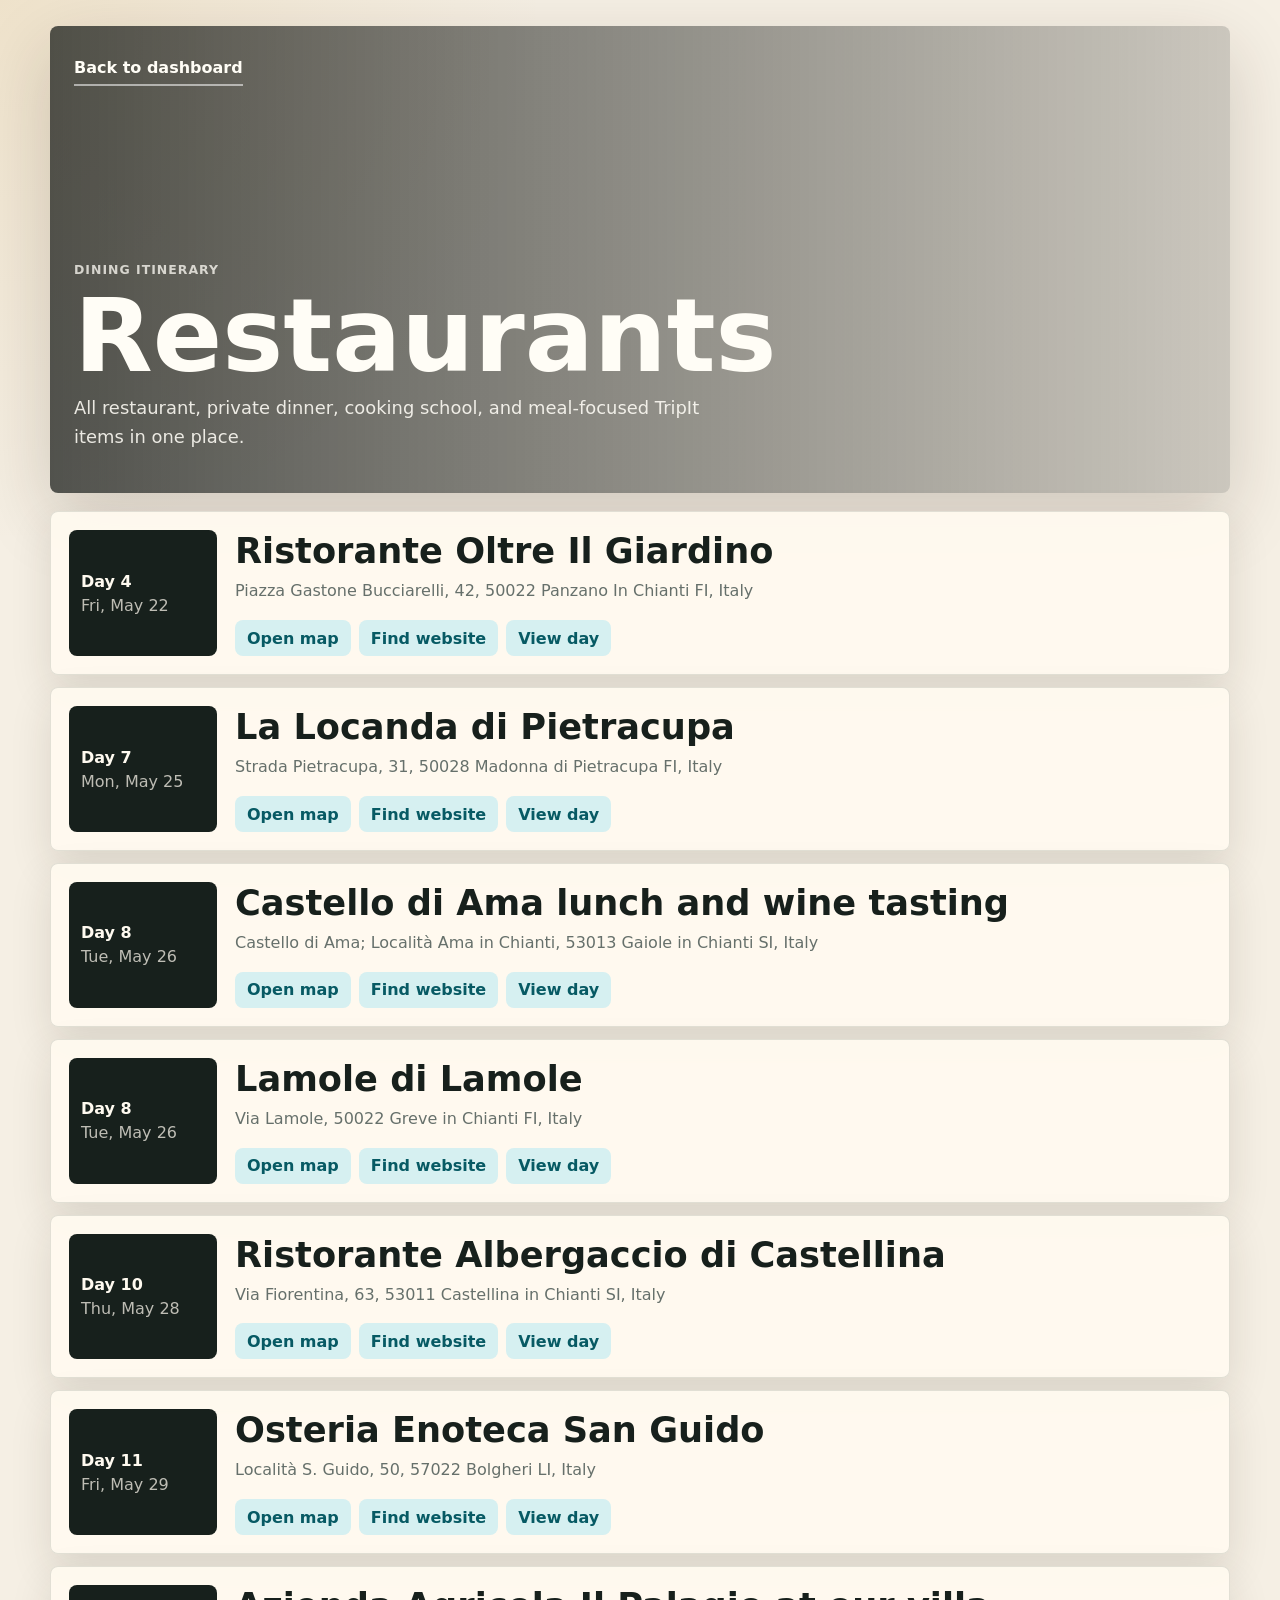
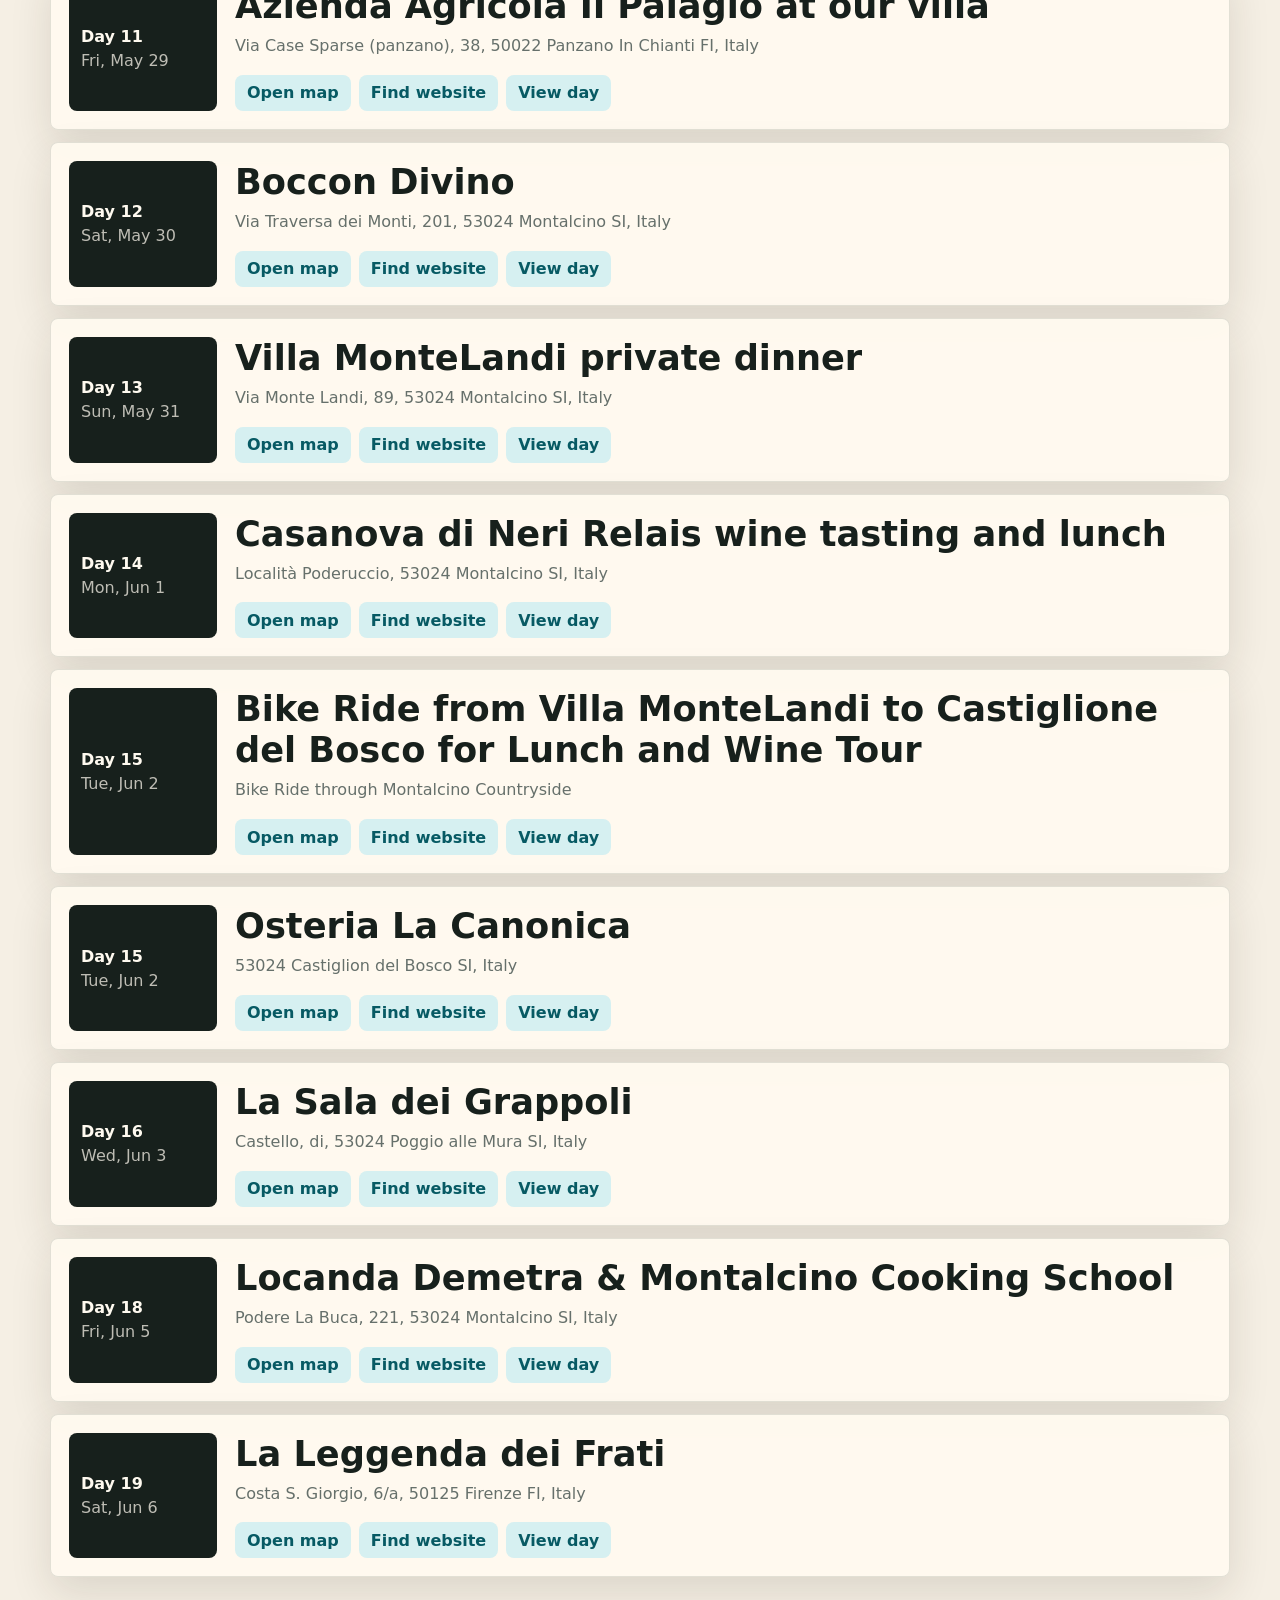
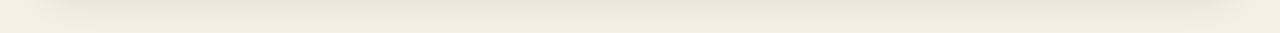
==== restaurants.html @ 43232de7 "Add files via upload Upload travel dashboard" ====
<!doctype html>
<html lang="en">
  <head>
    <meta charset="UTF-8" />
    <meta name="viewport" content="width=device-width, initial-scale=1.0" />
    <title>Italy Restaurants</title>
    <link rel="preconnect" href="https://images.unsplash.com" />
    <link rel="stylesheet" href="./styles.css" />
  </head>
  <body class="rollup-page" data-rollup="restaurants">
    <main class="rollup-shell">
      <header class="rollup-hero restaurants-hero">
        <a class="back-link light" href="./index.html">Back to dashboard</a>
        <div class="eyebrow">Dining itinerary</div>
        <h1>Restaurants</h1>
        <p>All restaurant, private dinner, cooking school, and meal-focused TripIt items in one place.</p>
      </header>
      <section class="rollup-list" id="rollupList" aria-label="Restaurant list"></section>
    </main>
    <script src="./rollups.js"></script>
  </body>
</html>
---- styles.css ----
:root {
  color-scheme: light;
  --ink: #17201c;
  --muted: #66706b;
  --paper: #f8f3e8;
  --panel: rgba(255, 252, 245, 0.92);
  --panel-solid: #fffaf0;
  --line: rgba(23, 32, 28, 0.14);
  --accent: #0b7b8a;
  --accent-strong: #075a64;
  --accent-soft: #d6f0f1;
  --warm: #c14f2c;
  --gold: #c79432;
  --green: #4b7b51;
  --shadow: 0 20px 55px rgba(42, 30, 18, 0.16);
  --hero-image: url("https://images.unsplash.com/photo-1523906834658-6e24ef2386f9?auto=format&fit=crop&w=1800&q=82");
}

body[data-theme="renaissance"] {
  --ink: #231a15;
  --muted: #725f52;
  --paper: #f7ecd8;
  --panel: rgba(255, 248, 235, 0.94);
  --panel-solid: #fff8eb;
  --line: rgba(74, 45, 24, 0.17);
  --accent: #8d2f2a;
  --accent-strong: #6f211e;
  --accent-soft: #f5d7c6;
  --warm: #a35b2b;
  --gold: #b78a2d;
  --green: #58724b;
  --shadow: 0 20px 55px rgba(80, 42, 22, 0.18);
  --hero-image: url("https://images.unsplash.com/photo-1552832230-c0197dd311b5?auto=format&fit=crop&w=1800&q=82");
}

body[data-theme="terra"] {
  --ink: #132827;
  --muted: #5f6f6d;
  --paper: #eef4ef;
  --panel: rgba(252, 255, 249, 0.93);
  --panel-solid: #fcfff9;
  --line: rgba(19, 40, 39, 0.14);
  --accent: #226d68;
  --accent-strong: #164d49;
  --accent-soft: #d8ebe3;
  --warm: #b76b42;
  --gold: #c4a347;
  --green: #3f7b63;
  --shadow: 0 20px 55px rgba(23, 48, 44, 0.15);
  --hero-image: url("https://images.unsplash.com/photo-1516483638261-f4dbaf036963?auto=format&fit=crop&w=1800&q=82");
}

* {
  box-sizing: border-box;
}

html {
  scroll-behavior: smooth;
}

body {
  margin: 0;
  min-height: 100vh;
  background:
    radial-gradient(circle at top left, rgba(199, 148, 50, 0.16), transparent 34rem),
    linear-gradient(120deg, color-mix(in srgb, var(--paper), white 22%), var(--paper));
  color: var(--ink);
  font-family:
    Inter, ui-sans-serif, system-ui, -apple-system, BlinkMacSystemFont, "Segoe UI", sans-serif;
  letter-spacing: 0;
}

a {
  color: inherit;
  text-decoration: none;
}

button,
input,
select {
  font: inherit;
}

.app-shell {
  display: grid;
  grid-template-columns: minmax(250px, 300px) minmax(0, 1fr);
  min-height: 100vh;
}

.side-panel {
  position: sticky;
  top: 0;
  height: 100vh;
  overflow-y: auto;
  padding: 24px 18px;
  border-right: 1px solid var(--line);
  background: color-mix(in srgb, var(--panel-solid), white 34%);
  backdrop-filter: blur(18px);
}

.brand {
  display: flex;
  align-items: center;
  gap: 12px;
  margin-bottom: 24px;
}

.brand-mark {
  display: grid;
  place-items: center;
  width: 42px;
  height: 42px;
  border-radius: 8px;
  background: var(--ink);
  color: var(--panel-solid);
  font-weight: 800;
}

.brand strong,
.brand small {
  display: block;
}

.brand small {
  margin-top: 2px;
  color: var(--muted);
}

.panel-section {
  padding: 18px 0;
  border-top: 1px solid var(--line);
}

.section-label {
  margin-bottom: 12px;
  color: var(--muted);
  font-size: 0.72rem;
  font-weight: 800;
  letter-spacing: 0.08em;
  text-transform: uppercase;
}

.theme-grid {
  display: grid;
  gap: 8px;
}

.theme-choice,
.day-button {
  width: 100%;
  border: 1px solid var(--line);
  border-radius: 8px;
  background: rgba(255, 255, 255, 0.48);
  color: var(--ink);
  cursor: pointer;
  text-align: left;
  transition:
    transform 160ms ease,
    border-color 160ms ease,
    background 160ms ease;
}

.theme-choice {
  display: flex;
  align-items: center;
  gap: 9px;
  padding: 10px;
  font-weight: 750;
}

.theme-choice:hover,
.day-button:hover,
.theme-choice.active,
.day-button.active {
  transform: translateY(-1px);
  border-color: color-mix(in srgb, var(--accent), white 15%);
  background: color-mix(in srgb, var(--accent-soft), white 42%);
}

.theme-swatch {
  width: 18px;
  height: 18px;
  border-radius: 999px;
  border: 1px solid rgba(0, 0, 0, 0.12);
}

.theme-swatch.amalfi {
  background: conic-gradient(from 20deg, #075a64, #d6f0f1, #c79432, #c14f2c, #075a64);
}

.theme-swatch.renaissance {
  background: conic-gradient(from 20deg, #6f211e, #f5d7c6, #b78a2d, #58724b, #6f211e);
}

.theme-swatch.terra {
  background: conic-gradient(from 20deg, #164d49, #d8ebe3, #b76b42, #3f7b63, #164d49);
}

.day-nav {
  display: grid;
  gap: 9px;
}

.day-button {
  display: grid;
  grid-template-columns: 54px minmax(0, 1fr);
  gap: 10px;
  align-items: center;
  padding: 10px;
}

.day-number {
  display: grid;
  place-items: center;
  min-width: 44px;
  height: 44px;
  border-radius: 8px;
  background: var(--ink);
  color: var(--panel-solid);
  font-weight: 850;
}

.day-button strong,
.day-button span {
  display: block;
}

.day-button .day-number {
  display: grid;
}

.day-button span {
  margin-top: 2px;
  overflow: hidden;
  color: var(--muted);
  font-size: 0.82rem;
  text-overflow: ellipsis;
  white-space: nowrap;
}

.main-stage {
  min-width: 0;
  padding-bottom: 48px;
}

.trip-hero {
  position: relative;
  display: grid;
  align-items: end;
  min-height: min(650px, 86vh);
  overflow: hidden;
  border-bottom: 1px solid var(--line);
}

.hero-media {
  position: absolute;
  inset: 0;
  background-image:
    linear-gradient(90deg, rgba(10, 15, 13, 0.76), rgba(10, 15, 13, 0.22) 52%, rgba(10, 15, 13, 0.08)),
    var(--hero-image);
  background-position: center;
  background-size: cover;
  transform: scale(1.02);
}

.hero-content {
  position: relative;
  width: min(930px, calc(100% - 48px));
  margin: 0 auto 56px;
  color: #fffdf6;
}

.eyebrow {
  margin-bottom: 13px;
  color: rgba(255, 253, 246, 0.76);
  font-size: 0.78rem;
  font-weight: 850;
  letter-spacing: 0.08em;
  text-transform: uppercase;
}

h1,
h2,
h3,
p {
  margin-top: 0;
}

h1 {
  max-width: 760px;
  margin-bottom: 14px;
  font-size: clamp(3rem, 8vw, 7.2rem);
  line-height: 0.9;
}

.hero-content p {
  max-width: 650px;
  color: rgba(255, 253, 246, 0.86);
  font-size: clamp(1rem, 2vw, 1.25rem);
  line-height: 1.6;
}

.hero-actions {
  display: flex;
  flex-wrap: wrap;
  gap: 12px;
  margin-top: 24px;
}

.primary-action,
.secondary-action,
.map-link,
.website-link {
  display: inline-flex;
  align-items: center;
  justify-content: center;
  min-height: 42px;
  border-radius: 8px;
  font-weight: 800;
}

.primary-action {
  padding: 0 18px;
  background: #fffdf6;
  color: #17201c;
}

.secondary-action {
  padding: 0 18px;
  border: 1px solid rgba(255, 255, 255, 0.54);
  color: #fffdf6;
}

.overview-band,
.privacy-band,
.content-grid {
  width: min(1180px, calc(100% - 48px));
  margin: 28px auto 0;
}

.overview-band {
  display: grid;
  grid-template-columns: repeat(4, minmax(0, 1fr));
  gap: 12px;
}

.metric-card,
.day-summary,
.route-card,
.activity-card,
.consultant-note,
.import-card {
  border: 1px solid var(--line);
  border-radius: 8px;
  background: var(--panel);
  box-shadow: var(--shadow);
}

.metric-card {
  padding: 18px;
}

.metric-card strong {
  display: block;
  margin-bottom: 5px;
  font-size: 1.65rem;
}

.metric-card span {
  color: var(--muted);
  font-size: 0.92rem;
}

.privacy-band {
  display: grid;
  grid-template-columns: minmax(0, 1fr) auto;
  gap: 14px;
  align-items: center;
  padding: 16px 18px;
  border: 1px solid var(--line);
  border-radius: 8px;
  background: var(--panel);
  box-shadow: var(--shadow);
}

.privacy-band strong,
.privacy-band span {
  display: block;
}

.privacy-band span,
.passkey-status {
  color: var(--muted);
  font-size: 0.92rem;
}

.passkey-form {
  display: flex;
  gap: 8px;
}

.passkey-form input {
  width: 112px;
  min-height: 40px;
  border: 1px solid var(--line);
  border-radius: 8px;
  padding: 0 10px;
  background: rgba(255, 255, 255, 0.68);
  color: var(--ink);
}

.passkey-form button {
  min-height: 40px;
  border: 0;
  border-radius: 8px;
  padding: 0 14px;
  background: var(--ink);
  color: var(--panel-solid);
  cursor: pointer;
  font-weight: 850;
}

.passkey-status {
  grid-column: 1 / -1;
  margin: -4px 0 0;
}

[data-private] {
  display: none;
}

.private-unlocked [data-private] {
  display: revert;
}

.content-grid {
  display: grid;
  grid-template-columns: minmax(0, 1.25fr) minmax(320px, 0.75fr);
  gap: 18px;
  align-items: start;
}

.day-summary {
  overflow: hidden;
}

.day-topper {
  min-height: 250px;
  padding: 24px;
  background:
    linear-gradient(180deg, rgba(0, 0, 0, 0.04), rgba(0, 0, 0, 0.52)),
    var(--day-image);
  background-position: center;
  background-size: cover;
  color: #fffdf6;
}

.day-topper h2 {
  max-width: 760px;
  margin: 80px 0 10px;
  font-size: clamp(2rem, 5vw, 4.8rem);
  line-height: 0.96;
}

.day-meta {
  display: flex;
  flex-wrap: wrap;
  gap: 8px;
}

.pill {
  display: inline-flex;
  min-height: 30px;
  align-items: center;
  border-radius: 999px;
  padding: 0 11px;
  background: rgba(255, 255, 255, 0.18);
  color: inherit;
  font-size: 0.83rem;
  font-weight: 800;
}

.day-body {
  padding: 22px;
}

.day-body p {
  color: var(--muted);
  line-height: 1.65;
}

.timeline {
  display: grid;
  gap: 12px;
  margin-top: 18px;
}

.timeline-item {
  display: grid;
  grid-template-columns: 76px minmax(0, 1fr);
  gap: 12px;
  padding-bottom: 12px;
  border-bottom: 1px solid var(--line);
}

.timeline-item:last-child {
  padding-bottom: 0;
  border-bottom: 0;
}

.time {
  color: var(--accent-strong);
  font-size: 0.86rem;
  font-weight: 850;
}

.timeline-item strong {
  display: block;
  margin-bottom: 4px;
}

.timeline-item span {
  color: var(--muted);
  line-height: 1.5;
}

.side-stack {
  display: grid;
  gap: 18px;
}

.route-card,
.activity-card,
.consultant-note,
.import-card {
  padding: 18px;
}

.route-card h3,
.activity-card h3,
.consultant-note h3,
.import-card h3 {
  margin-bottom: 10px;
  font-size: 1.04rem;
}

.route-map {
  width: 100%;
  aspect-ratio: 1.35;
  margin: 10px 0 14px;
  border: 1px solid var(--line);
  border-radius: 8px;
  background:
    linear-gradient(135deg, rgba(255, 255, 255, 0.72), rgba(255, 255, 255, 0.22)),
    color-mix(in srgb, var(--accent-soft), white 38%);
}

.route-line {
  fill: none;
  stroke: var(--accent);
  stroke-dasharray: 7 8;
  stroke-linecap: round;
  stroke-width: 5;
}

.route-dot {
  fill: var(--warm);
  stroke: var(--panel-solid);
  stroke-width: 4;
}

.route-label {
  fill: var(--ink);
  font-size: 13px;
  font-weight: 800;
}

.route-stats {
  display: grid;
  grid-template-columns: repeat(3, 1fr);
  gap: 8px;
  margin-bottom: 12px;
}

.route-stats div {
  min-width: 0;
  padding: 10px;
  border-radius: 8px;
  background: rgba(255, 255, 255, 0.55);
}

.route-stats strong,
.route-stats span {
  display: block;
}

.route-stats span {
  margin-top: 2px;
  color: var(--muted);
  font-size: 0.76rem;
}

.map-link {
  width: 100%;
  background: var(--ink);
  color: var(--panel-solid);
}

.activity-list {
  display: grid;
  gap: 10px;
}

.activity {
  padding: 12px;
  border: 1px solid var(--line);
  border-radius: 8px;
  background: rgba(255, 255, 255, 0.48);
}

.activity strong,
.activity span {
  display: block;
}

.activity span {
  margin: 4px 0 10px;
  color: var(--muted);
  line-height: 1.45;
}

.website-link {
  min-height: 34px;
  padding: 0 11px;
  background: var(--accent-soft);
  color: var(--accent-strong);
  font-size: 0.84rem;
}

.consultant-note {
  border-left: 5px solid var(--gold);
}

.consultant-note p,
.import-card p {
  color: var(--muted);
  line-height: 1.58;
}

.import-card code {
  border-radius: 6px;
  padding: 2px 5px;
  background: rgba(0, 0, 0, 0.06);
}

@media (max-width: 980px) {
  .app-shell {
    grid-template-columns: 1fr;
  }

  .side-panel {
    position: static;
    height: auto;
    padding: 16px;
  }

  .day-nav {
    grid-template-columns: repeat(2, minmax(0, 1fr));
  }

  .overview-band,
  .privacy-band,
  .content-grid {
    width: min(100% - 28px, 780px);
  }

  .overview-band {
    grid-template-columns: repeat(2, minmax(0, 1fr));
  }

  .content-grid {
    grid-template-columns: 1fr;
  }

  .privacy-band {
    grid-template-columns: 1fr;
  }

  .passkey-form {
    width: 100%;
  }

  .passkey-form input {
    flex: 1;
    width: auto;
  }
}

.samples-page {
  background: #f4efe5;
}

.samples-shell {
  width: min(1220px, calc(100% - 36px));
  margin: 0 auto;
  padding: 42px 0 56px;
}

.samples-header {
  max-width: 760px;
  margin-bottom: 28px;
}

.back-link {
  display: inline-flex;
  align-items: center;
  min-height: 36px;
  margin-bottom: 26px;
  border-bottom: 2px solid rgba(23, 32, 28, 0.24);
  color: #17201c;
  font-weight: 850;
}

.samples-header .eyebrow {
  color: #7a674f;
}

.samples-header h1 {
  margin-bottom: 16px;
  color: #17201c;
  font-size: clamp(3rem, 7vw, 6.4rem);
}

.samples-header p {
  max-width: 690px;
  color: #635d54;
  font-size: 1.12rem;
  line-height: 1.6;
}

.sample-grid {
  display: grid;
  grid-template-columns: repeat(3, minmax(0, 1fr));
  gap: 18px;
}

.sample-card {
  display: grid;
  grid-template-rows: 260px 1fr;
  min-height: 620px;
  overflow: hidden;
  border: 1px solid rgba(23, 32, 28, 0.12);
  border-radius: 8px;
  background: #fffaf0;
  box-shadow: 0 20px 55px rgba(43, 30, 18, 0.15);
}

.sample-image {
  background-position: center;
  background-size: cover;
}

.sample-luxury {
  background: #fff8ea;
  color: #17201c;
}

.sample-luxury .sample-image {
  background-image:
    linear-gradient(180deg, transparent, rgba(0, 0, 0, 0.28)),
    url("https://images.unsplash.com/photo-1506377247377-2a5b3b417ebb?auto=format&fit=crop&w=1100&q=82");
}

.sample-modern {
  background: #fcfff9;
  color: #132827;
}

.sample-modern .sample-image {
  background-image:
    linear-gradient(180deg, transparent, rgba(19, 40, 39, 0.2)),
    url("https://images.unsplash.com/photo-1516483638261-f4dbaf036963?auto=format&fit=crop&w=1100&q=82");
}

.sample-classic {
  background: #fff2dc;
  color: #231a15;
}

.sample-classic .sample-image {
  background-image:
    linear-gradient(180deg, transparent, rgba(62, 29, 18, 0.24)),
    url("https://images.unsplash.com/photo-1552832230-c0197dd311b5?auto=format&fit=crop&w=1100&q=82");
}

.sample-content {
  display: flex;
  min-width: 0;
  flex-direction: column;
  padding: 24px;
}

.sample-kicker {
  margin-bottom: 14px;
  color: #816e56;
  font-size: 0.74rem;
  font-weight: 900;
  letter-spacing: 0.08em;
  text-transform: uppercase;
}

.sample-content h2 {
  margin-bottom: 12px;
  font-size: clamp(2rem, 4vw, 3.2rem);
  line-height: 0.96;
}

.sample-content p {
  color: currentColor;
  line-height: 1.58;
  opacity: 0.74;
}

.sample-mini {
  margin-top: auto;
  margin-bottom: 18px;
  padding: 16px;
  border: 1px solid rgba(23, 32, 28, 0.12);
  border-radius: 8px;
  background: rgba(255, 255, 255, 0.52);
}

.sample-mini span,
.sample-mini strong,
.sample-mini small {
  display: block;
}

.sample-mini span {
  margin-bottom: 7px;
  color: #7a674f;
  font-weight: 850;
}

.sample-mini strong {
  margin-bottom: 5px;
  font-size: 1.12rem;
}

.sample-mini small {
  color: #635d54;
  font-size: 0.9rem;
}

.sample-button {
  display: inline-flex;
  min-height: 44px;
  align-items: center;
  justify-content: center;
  border-radius: 8px;
  background: #17201c;
  color: #fffaf0;
  font-weight: 850;
}

.sample-modern .sample-button {
  background: #164d49;
}

.sample-classic .sample-button {
  background: #6f211e;
}

.rollup-page {
  background:
    radial-gradient(circle at top left, rgba(199, 148, 50, 0.14), transparent 34rem),
    #f5efe4;
}

.rollup-shell {
  width: min(1180px, calc(100% - 36px));
  margin: 0 auto;
  padding: 26px 0 56px;
}

.rollup-hero {
  min-height: 430px;
  border-radius: 8px;
  padding: 24px;
  color: #fffdf6;
  background-position: center;
  background-size: cover;
  box-shadow: 0 24px 70px rgba(43, 30, 18, 0.18);
}

.restaurants-hero {
  background-image:
    linear-gradient(90deg, rgba(12, 16, 14, 0.7), rgba(12, 16, 14, 0.18)),
    url("https://images.unsplash.com/photo-1555396273-367ea4eb4db5?auto=format&fit=crop&w=1700&q=82");
}

.wineries-hero {
  background-image:
    linear-gradient(90deg, rgba(12, 16, 14, 0.72), rgba(12, 16, 14, 0.2)),
    url("https://images.unsplash.com/photo-1506377247377-2a5b3b417ebb?auto=format&fit=crop&w=1700&q=82");
}

.back-link.light {
  border-bottom-color: rgba(255, 255, 255, 0.54);
  color: #fffdf6;
}

.rollup-hero .eyebrow {
  margin-top: 150px;
}

.rollup-hero h1 {
  margin-bottom: 12px;
  font-size: clamp(3.2rem, 8vw, 7.2rem);
}

.rollup-hero p {
  max-width: 640px;
  color: rgba(255, 253, 246, 0.88);
  font-size: 1.12rem;
  line-height: 1.6;
}

.rollup-list {
  display: grid;
  gap: 12px;
  margin-top: 18px;
}

.rollup-card {
  display: grid;
  grid-template-columns: 148px minmax(0, 1fr);
  gap: 18px;
  padding: 18px;
  border: 1px solid rgba(23, 32, 28, 0.12);
  border-radius: 8px;
  background: rgba(255, 250, 240, 0.94);
  box-shadow: 0 16px 42px rgba(43, 30, 18, 0.12);
}

.rollup-date {
  display: grid;
  align-content: center;
  min-height: 92px;
  border-radius: 8px;
  padding: 12px;
  background: #17201c;
  color: #fffaf0;
}

.rollup-date strong,
.rollup-date span {
  display: block;
}

.rollup-date span {
  margin-top: 5px;
  color: rgba(255, 250, 240, 0.72);
}

.rollup-card h2 {
  margin-bottom: 8px;
  font-size: clamp(1.35rem, 3vw, 2.2rem);
}

.rollup-card p {
  color: #66706b;
  line-height: 1.55;
}

.rollup-actions {
  display: flex;
  flex-wrap: wrap;
  gap: 8px;
  margin-top: 12px;
}

.rollup-actions a {
  display: inline-flex;
  min-height: 36px;
  align-items: center;
  justify-content: center;
  border-radius: 8px;
  padding: 0 12px;
  background: #d6f0f1;
  color: #075a64;
  font-weight: 850;
}

@media (max-width: 980px) {
  .sample-grid {
    grid-template-columns: 1fr;
  }

  .sample-card {
    min-height: 0;
  }
}

@media (max-width: 640px) {
  .day-nav,
  .overview-band {
    grid-template-columns: 1fr;
  }

  .hero-content {
    width: calc(100% - 30px);
    margin-bottom: 34px;
  }

  .trip-hero {
    min-height: 620px;
  }

  .day-topper {
    min-height: 230px;
    padding: 18px;
  }

  .day-body {
    padding: 16px;
  }

  .timeline-item {
    grid-template-columns: 1fr;
    gap: 4px;
  }

  .route-stats {
    grid-template-columns: 1fr;
  }

  .rollup-shell {
    width: min(100% - 28px, 780px);
  }

  .rollup-hero {
    min-height: 520px;
    padding: 18px;
  }

  .rollup-card {
    grid-template-columns: 1fr;
  }

  .rollup-date {
    min-height: 0;
  }
}
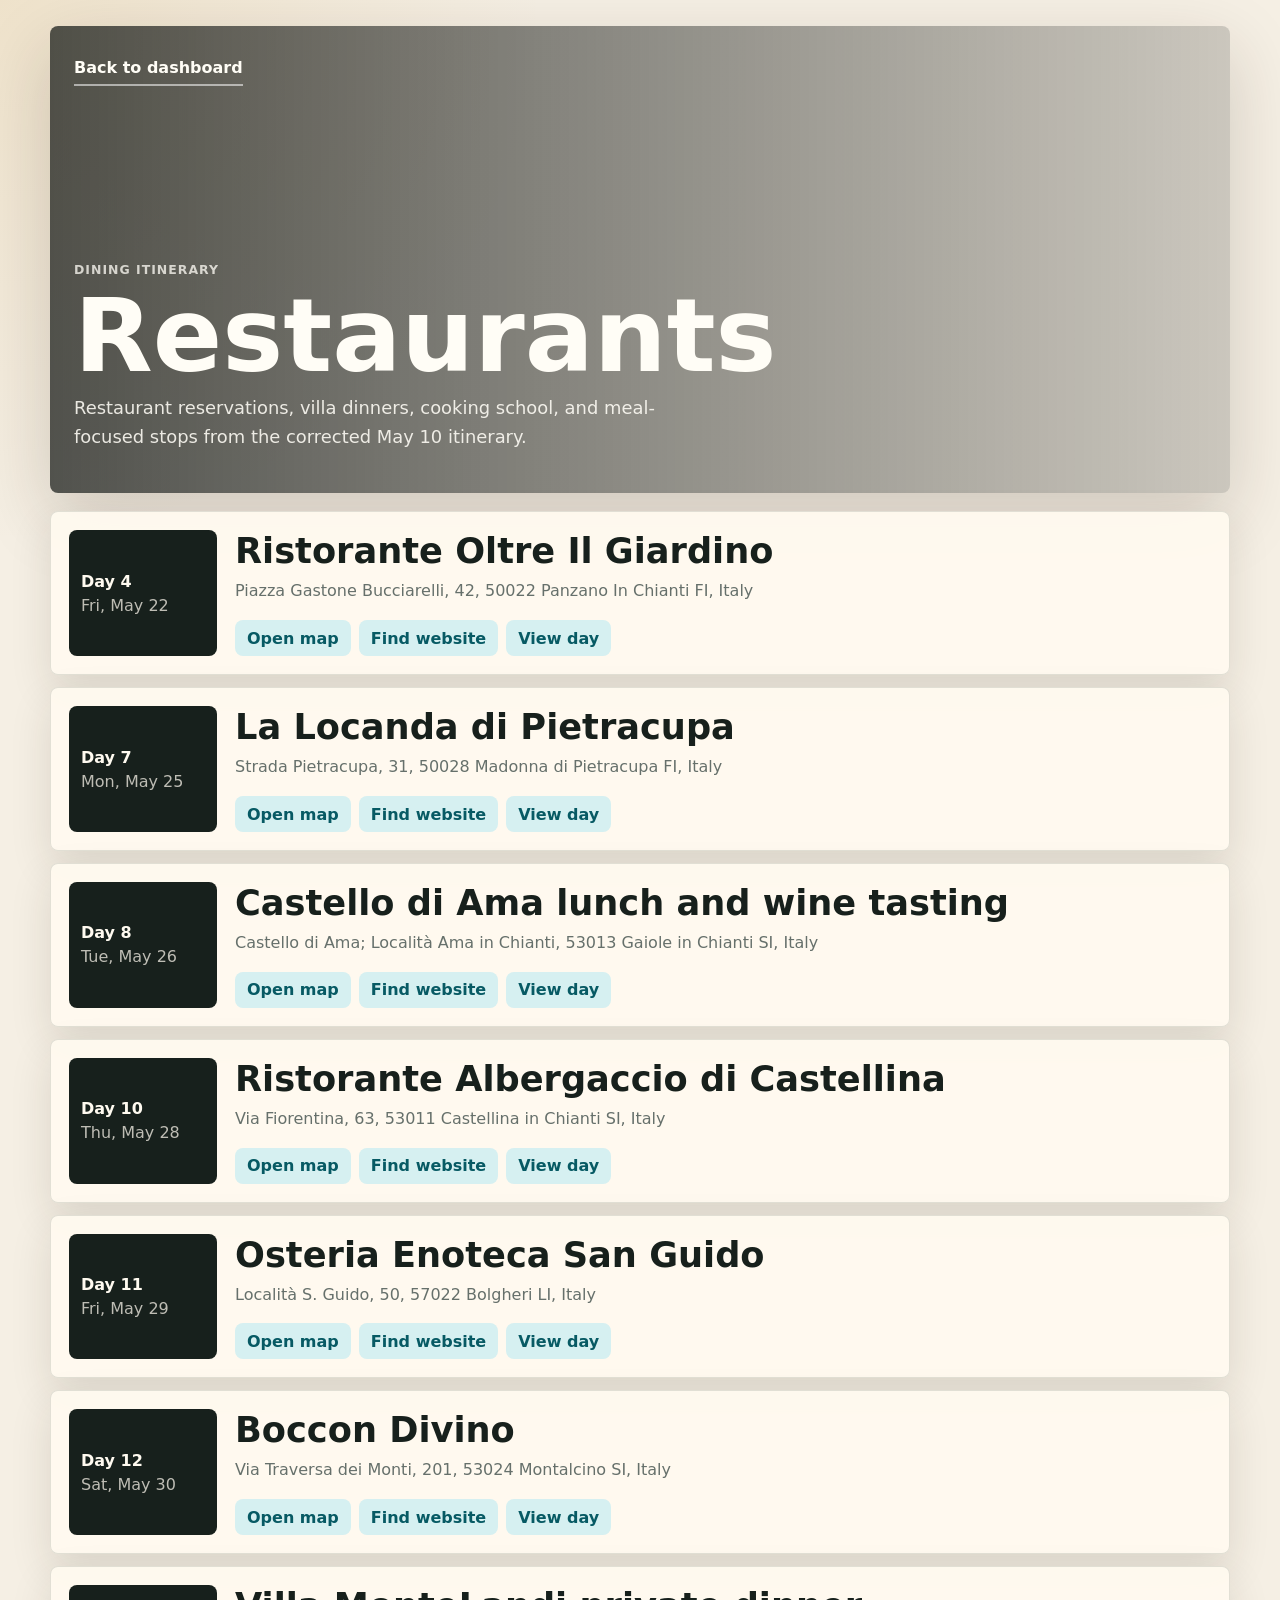
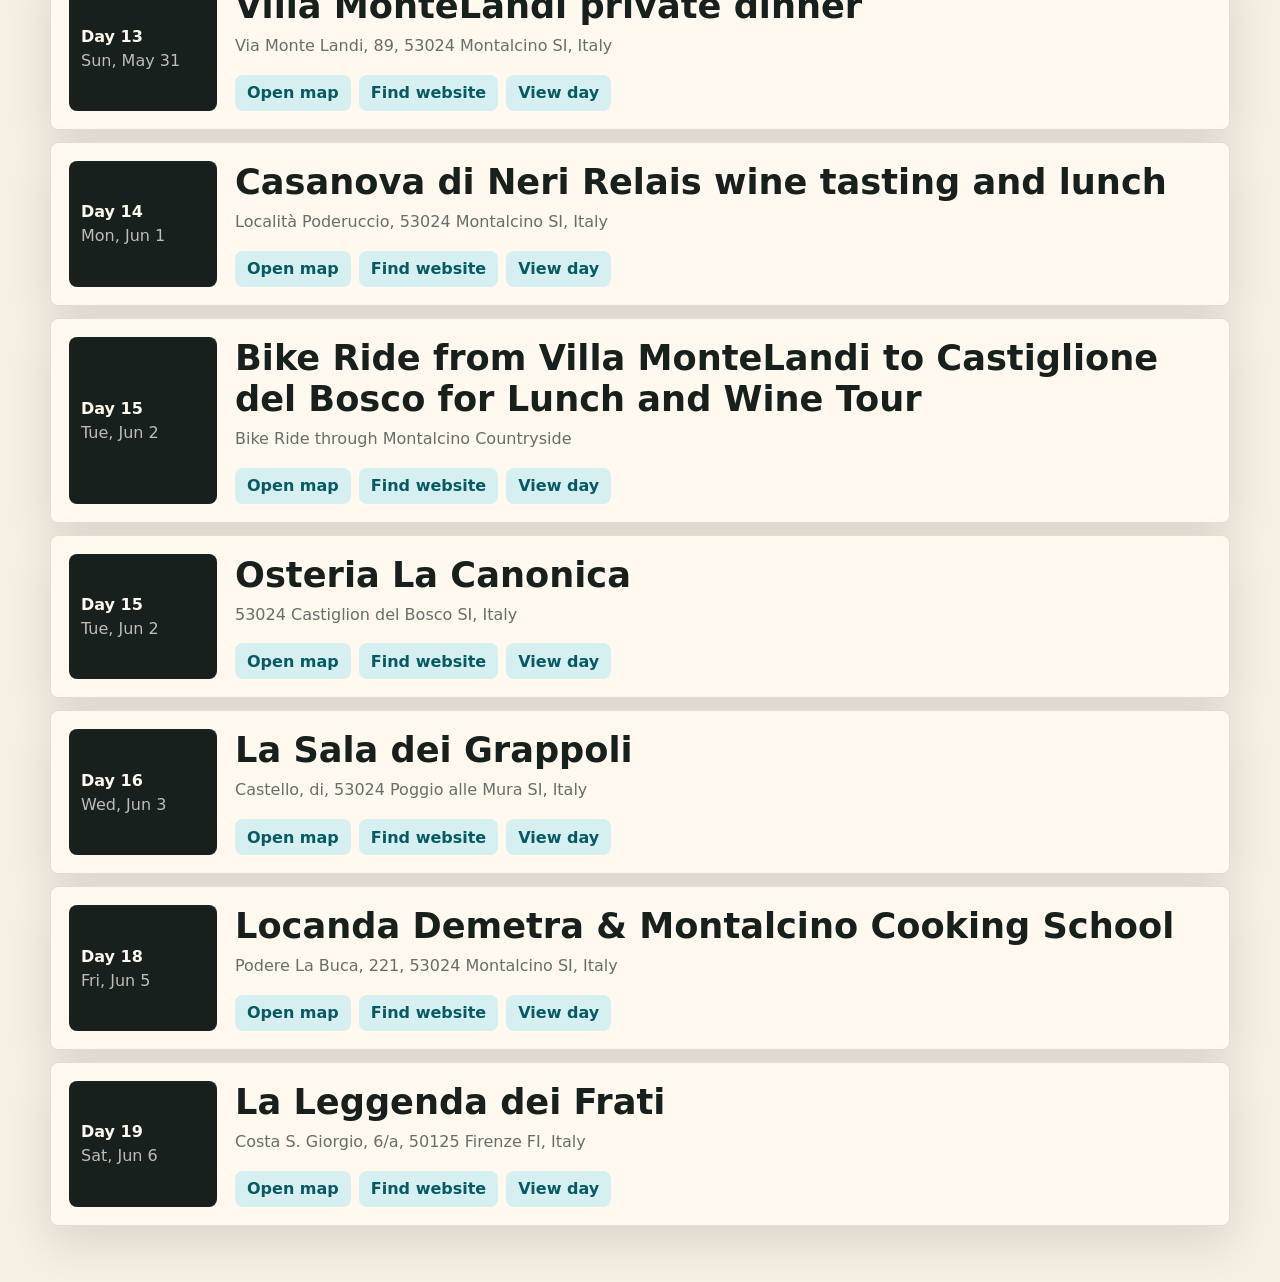
==== commit 28ed3360: "Publish restaurants.html" ====
--- a/restaurants.html
+++ b/restaurants.html
@@ -3,7 +3,7 @@
   <head>
     <meta charset="UTF-8" />
     <meta name="viewport" content="width=device-width, initial-scale=1.0" />
-    <title>Italy Restaurants</title>
+    <title>Trip Restaurants</title>
     <link rel="preconnect" href="https://images.unsplash.com" />
     <link rel="stylesheet" href="./styles.css" />
   </head>
@@ -13,7 +13,7 @@
         <a class="back-link light" href="./index.html">Back to dashboard</a>
         <div class="eyebrow">Dining itinerary</div>
         <h1>Restaurants</h1>
-        <p>All restaurant, private dinner, cooking school, and meal-focused TripIt items in one place.</p>
+        <p>Restaurant reservations, villa dinners, cooking school, and meal-focused stops from the corrected May 10 itinerary.</p>
       </header>
       <section class="rollup-list" id="rollupList" aria-label="Restaurant list"></section>
     </main>
